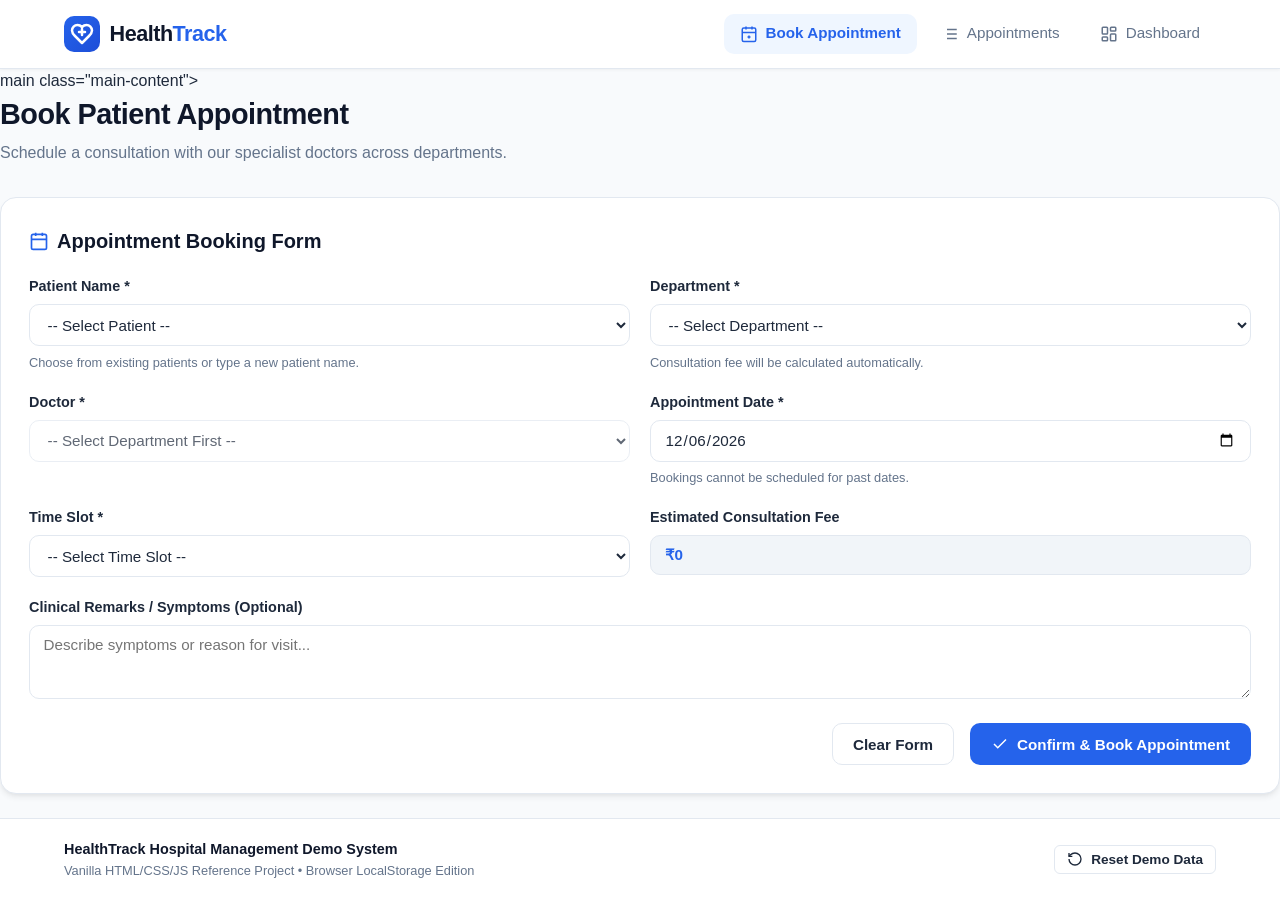
==== index.html @ f08f9981 "New" ====
<!DOCTYPE html>
<html lang="en">
<head>
  <meta charset="UTF-8">
  <meta name="viewport" content="width=device-width, initial-scale=1.0">
  <title>HealthTrack - Book Appointment</title>
  <link rel="stylesheet" href="style.css">
</head>
<body>

  <div class="app-wrapper">
    <!-- Header/Navbar Container -->
    <header id="app-header"></header>

    <!-- Main Content -->
    main class="main-content">
      <div class="page-header">
        <h1 class="page-title">Book Patient Appointment</h1>
        <p class="page-subtitle">Schedule a consultation with our specialist doctors across departments.</p>
      </div>

      <!-- Feedback Alert Banner -->
      <div id="booking-alert" class="alert hidden" role="alert">
        <div class="alert-icon" id="alert-icon"></div>
        <div class="alert-message" id="alert-message"></div>
      </div>

      <!-- Booking Form Card -->
      <div class="card">
        <h2 class="card-title">
          <svg width="20" height="20" viewBox="0 0 24 24" fill="none" stroke="currentColor" stroke-width="2" style="color: var(--primary);">
            <path d="M19 4H5a2 2 0 0 0-2 2v14a2 2 0 0 0 2 2h14a2 2 0 0 0 2-2V6a2 2 0 0 0-2-2z"/>
            <path d="M16 2v4M8 2v4M3 10h18"/>
          </svg>
          Appointment Booking Form
        </h2>

        <form id="appointment-form" novalidate>
          <div class="form-grid">
            
            <!-- Patient Selection / Custom Input -->
            <div class="form-group">
              <label for="patient-select">Patient Name *</label>
              <div class="patient-input-container">
                <select id="patient-select" class="form-control" required>
                  <option value="" disabled selected>-- Select Patient --</option>
                  <!-- Populated dynamically -->
                  <option value="__NEW__">+ Enter New Patient Name...</option>
                </select>
              </div>
              <!-- Hidden Input for New Patient -->
              <input 
                type="text" 
                id="new-patient-input" 
                class="form-control hidden" 
                placeholder="Enter full name of new patient"
                style="margin-top: 0.5rem;"
              />
              <span class="form-hint">Choose from existing patients or type a new patient name.</span>
            </div>

            <!-- Department Selection -->
            <div class="form-group">
              <label for="department-select">Department *</label>
              <select id="department-select" class="form-control" required>
                <option value="" disabled selected>-- Select Department --</option>
                <!-- Populated dynamically from localStorage -->
              </select>
              <span class="form-hint" id="fee-hint">Consultation fee will be calculated automatically.</span>
            </div>

            <!-- Doctor Selection (Filtered by Department) -->
            <div class="form-group">
              <label for="doctor-select">Doctor *</label>
              <select id="doctor-select" class="form-control" required disabled>
                <option value="" disabled selected>-- Select Department First --</option>
              </select>
            </div>

            <!-- Date Picker -->
            <div class="form-group">
              <label for="appointment-date">Appointment Date *</label>
              <input type="date" id="appointment-date" class="form-control" required />
              <span class="form-hint">Bookings cannot be scheduled for past dates.</span>
            </div>

            <!-- Time Slot Selection -->
            <div class="form-group">
              <label for="timeslot-select">Time Slot *</label>
              <select id="timeslot-select" class="form-control" required>
                <option value="" disabled selected>-- Select Time Slot --</option>
                <option value="09:00 AM">09:00 AM</option>
                <option value="10:00 AM">10:00 AM</option>
                <option value="11:00 AM">11:00 AM</option>
                <option value="02:00 PM">02:00 PM</option>
                <option value="03:00 PM">03:00 PM</option>
                <option value="04:00 PM">04:00 PM</option>
                <option value="05:00 PM">05:00 PM</option>
              </select>
            </div>

            <!-- Consultation Fee Preview -->
            <div class="form-group">
              <label>Estimated Consultation Fee</label>
              <input type="text" id="fee-display" class="form-control" value="₹0" readonly style="background-color: #f1f5f9; font-weight: 600; color: var(--primary);" />
            </div>

            <!-- Remarks / Clinical Notes -->
            <div class="form-group full-width">
              <label for="appointment-remarks">Clinical Remarks / Symptoms (Optional)</label>
              <textarea id="appointment-remarks" class="form-control" rows="3" placeholder="Describe symptoms or reason for visit..."></textarea>
            </div>

          </div>

          <div style="margin-top: 1.5rem; display: flex; justify-content: flex-end; gap: 1rem;">
            <button type="reset" class="btn btn-secondary" id="btn-reset-form">Clear Form</button>
            <button type="submit" class="btn btn-primary">
              <svg width="18" height="18" viewBox="0 0 24 24" fill="none" stroke="currentColor" stroke-width="2">
                <polyline points="20 6 9 17 4 12"/>
              </svg>
              Confirm & Book Appointment
            </button>
          </div>
        </form>
      </div>
    </main>

    <!-- Footer Container -->
    <footer id="app-footer"></footer>
  </div>

  <!-- Shared Application JS -->
  <script src="app.js"></script>

  <!-- Page-Specific Script -->
  <script>
    document.addEventListener('DOMContentLoaded', () => {
      // 1. Render layout navbar & footer
      renderHeader('book');
      renderFooter();

      // DOM Elements
      const patientSelect = document.getElementById('patient-select');
      const newPatientInput = document.getElementById('new-patient-input');
      const deptSelect = document.getElementById('department-select');
      const docSelect = document.getElementById('doctor-select');
      const dateInput = document.getElementById('appointment-date');
      const timeSelect = document.getElementById('timeslot-select');
      const feeDisplay = document.getElementById('fee-display');
      const remarksInput = document.getElementById('appointment-remarks');
      const bookingForm = document.getElementById('appointment-form');
      const alertBox = document.getElementById('booking-alert');
      const alertIcon = document.getElementById('alert-icon');
      const alertMsg = document.getElementById('alert-message');

      // Set date input minimum value to Today's date (YYYY-MM-DD)
      const today = new Date().toISOString().split('T')[0];
      dateInput.setAttribute('min', today);
      dateInput.value = today;

      // Populate Patients dropdown
      function loadPatientOptions() {
        const patients = getPatients();
        patientSelect.innerHTML = '<option value="" disabled selected>-- Select Patient --</option>';
        patients.forEach(p => {
          const opt = document.createElement('option');
          opt.value = p;
          opt.textContent = p;
          patientSelect.appendChild(opt);
        });
        // Option to add custom new patient
        const newOpt = document.createElement('option');
        newOpt.value = '__NEW__';
        newOpt.textContent = '+ Add New Patient...';
        patientSelect.appendChild(newOpt);
      }
      loadPatientOptions();

      // Patient select change listener (toggle new patient input)
      patientSelect.addEventListener('change', () => {
        if (patientSelect.value === '__NEW__') {
          newPatientInput.classList.remove('hidden');
          newPatientInput.focus();
        } else {
          newPatientInput.classList.add('hidden');
          newPatientInput.value = '';
        }
      });

      // Populate Departments dropdown
      const depts = getDepartments();
      depts.forEach(d => {
        const opt = document.createElement('option');
        opt.value = d.name;
        opt.textContent = `${d.name} (₹${d.fee})`;
        deptSelect.appendChild(opt);
      });

      // Department change listener -> filter doctors & update fee display
      deptSelect.addEventListener('change', () => {
        const selectedDept = deptSelect.value;
        const fee = getFeeForDepartment(selectedDept);
        feeDisplay.value = `₹${fee}`;

        // Filter doctors by selected department
        const allDoctors = getDoctors();
        const filteredDocs = allDoctors.filter(doc => doc.department === selectedDept);

        docSelect.innerHTML = '<option value="" disabled selected>-- Select Doctor --</option>';
        filteredDocs.forEach(doc => {
          const opt = document.createElement('option');
          opt.value = doc.name;
          opt.textContent = doc.name;
          docSelect.appendChild(opt);
        });
        docSelect.disabled = false;
      });

      // Reset form event handler
      document.getElementById('btn-reset-form').addEventListener('click', () => {
        newPatientInput.classList.add('hidden');
        docSelect.innerHTML = '<option value="" disabled selected>-- Select Department First --</option>';
        docSelect.disabled = true;
        feeDisplay.value = '₹0';
        hideAlert();
      });

      // Helper function to display success/error alerts
      function showAlert(type, title, text) {
        alertBox.className = `alert alert-${type}`;
        if (type === 'danger') {
          alertIcon.innerHTML = `
            <svg width="24" height="24" viewBox="0 0 24 24" fill="none" stroke="currentColor" stroke-width="2">
              <circle cx="12" cy="12" r="10"/>
              <line x1="12" y1="8" x2="12" y2="12"/>
              <line x1="12" y1="16" x2="12.01" y2="16"/>
            </svg>`;
        } else {
          alertIcon.innerHTML = `
            <svg width="24" height="24" viewBox="0 0 24 24" fill="none" stroke="currentColor" stroke-width="2">
              <path d="M22 11.08V12a10 10 0 1 1-5.93-9.14"/>
              <polyline points="22 4 12 14.01 9 11.01"/>
            </svg>`;
        }
        alertMsg.innerHTML = `<strong>${title}</strong> <span>${text}</span>`;
        alertBox.scrollIntoView({ behavior: 'smooth', block: 'nearest' });
      }

      function hideAlert() {
        alertBox.classList.add('hidden');
      }

      // Form submission handler
      bookingForm.addEventListener('submit', (e) => {
        e.preventDefault();
        hideAlert();

        // Determine final patient name
        let patientName = '';
        if (patientSelect.value === '__NEW__') {
          patientName = newPatientInput.value.trim();
          if (!patientName) {
            showAlert('danger', 'Validation Error:', 'Please enter the name for the new patient.');
            return;
          }
        } else {
          patientName = patientSelect.value;
        }

        if (!patientName) {
          showAlert('danger', 'Validation Error:', 'Please select or enter a patient name.');
          return;
        }

        const department = deptSelect.value;
        const doctor = docSelect.value;
        const dateVal = dateInput.value;
        const timeSlot = timeSelect.value;
        const remarks = remarksInput.value.trim();

        if (!department || !doctor || !dateVal || !timeSlot) {
          showAlert('danger', 'Validation Error:', 'Please fill out all mandatory fields (Department, Doctor, Date, and Time Slot).');
          return;
        }

        // 1. DATE VALIDATION: Check if date is in the past
        const selectedDateObj = new Date(dateVal + 'T00:00:00');
        const todayDateObj = new Date();
        todayDateObj.setHours(0, 0, 0, 0);

        if (selectedDateObj < todayDateObj) {
          showAlert('danger', 'Invalid Date:', 'Appointments cannot be booked for past dates. Please pick today or a future date.');
          return;
        }

        // 2. DOUBLE-BOOKING CHECK: Check if doctor is already booked at this date and time
        // Calls shared function in app.js
        if (isDoubleBooked(doctor, dateVal, timeSlot)) {
          showAlert(
            'danger', 
            'Double-Booking Conflict Alert!', 
            `${doctor} already has a Confirmed appointment on ${dateVal} at ${timeSlot}. Please choose a different time slot or doctor.`
          );
          return;
        }

        // Save new patient if added
        ensurePatientExists(patientName);

        // 3. SUCCESSFUL BOOKING: Create new appointment record
        const consultationFee = getFeeForDepartment(department);
        const newAptId = 'APT-' + Math.floor(1000 + Math.random() * 9000);

        const newAppointment = {
          id: newAptId,
          patientName: patientName,
          department: department,
          doctor: doctor,
          date: dateVal,
          timeSlot: timeSlot,
          status: 'Confirmed',
          fee: consultationFee,
          paymentStatus: 'Pending',
          remarks: remarks || 'No specific remarks'
        };

        // Persist to localStorage
        const appointments = getAppointments();
        appointments.unshift(newAppointment); // prepend latest booking
        saveAppointments(appointments);

        // Show Success Banner
        showAlert(
          'success', 
          'Appointment Successfully Booked!', 
          `Booking ID <strong>${newAptId}</strong> for patient <strong>${patientName}</strong> with <strong>${doctor}</strong> (${department}) on <strong>${dateVal} at ${timeSlot}</strong> has been confirmed. Consultation Bill: <strong>₹${consultationFee}</strong> (Pending Payment).`
        );

        // Refresh patient dropdown options & reset form inputs
        loadPatientOptions();
        bookingForm.reset();
        newPatientInput.classList.add('hidden');
        docSelect.innerHTML = '<option value="" disabled selected>-- Select Department First --</option>';
        docSelect.disabled = true;
        feeDisplay.value = '₹0';
        dateInput.value = today;
      });
    });
  </script>
</body>
</html>
---- style.css ----
/* ==========================================
   HealthTrack - Modern Medical UI Styling
   Theme: Medical Blue & Pure White
   ========================================== */

/* CSS Variables / Theme System */
:root {
  --primary: #2563eb;
  --primary-hover: #1d4ed8;
  --primary-light: #eff6ff;
  --primary-border: #bfdbfe;
  
  --secondary: #0f172a;
  --text-main: #1e293b;
  --text-muted: #64748b;
  --bg-main: #f8fafc;
  --bg-card: #ffffff;
  --border-color: #e2e8f0;
  
  --success: #16a34a;
  --success-bg: #dcfce7;
  --success-text: #15803d;
  
  --warning: #d97706;
  --warning-bg: #fef3c7;
  --warning-text: #92400e;
  
  --danger: #dc2626;
  --danger-bg: #fee2e2;
  --danger-text: #b91c1c;

  --info-bg: #dbeafe;
  --info-text: #1e40af;

  --radius-sm: 6px;
  --radius-md: 10px;
  --radius-lg: 16px;
  --radius-full: 9999px;

  --shadow-sm: 0 1px 3px rgba(0, 0, 0, 0.05);
  --shadow-md: 0 4px 6px -1px rgba(0, 0, 0, 0.07), 0 2px 4px -2px rgba(0, 0, 0, 0.05);
  --shadow-lg: 0 10px 15px -3px rgba(0, 0, 0, 0.08), 0 4px 6px -4px rgba(0, 0, 0, 0.04);
  
  --font-family: -apple-system, BlinkMacSystemFont, "Segoe UI", Roboto, Helvetica, Arial, sans-serif;
}

/* Reset & Base Styles */
* {
  box-sizing: border-box;
  margin: 0;
  padding: 0;
}

body {
  font-family: var(--font-family);
  background-color: var(--bg-main);
  color: var(--text-main);
  line-height: 1.5;
  min-height: 100vh;
  display: flex;
  flex-direction: column;
  -webkit-font-smoothing: antialiased;
}

/* Main Layout Wrapper */
.app-wrapper {
  display: flex;
  flex-direction: column;
  min-height: 100vh;
}

.main-content {
  flex: 1;
  max-width: 1200px;
  width: 100%;
  margin: 0 auto;
  padding: 2rem 1.5rem;
}

/* Header & Navbar */
.navbar {
  background-color: var(--bg-card);
  border-bottom: 1px solid var(--border-color);
  position: sticky;
  top: 0;
  z-index: 100;
  box-shadow: var(--shadow-sm);
}

.nav-container {
  max-width: 1200px;
  margin: 0 auto;
  padding: 0.85rem 1.5rem;
  display: flex;
  align-items: center;
  justify-content: space-between;
}

.brand-logo {
  display: flex;
  align-items: center;
  gap: 0.6rem;
  text-decoration: none;
  font-size: 1.35rem;
  font-weight: 700;
  color: var(--secondary);
  letter-spacing: -0.5px;
}

.logo-icon {
  background: linear-gradient(135deg, var(--primary), #1d4ed8);
  color: #ffffff;
  padding: 6px;
  border-radius: var(--radius-md);
  display: flex;
  align-items: center;
  justify-content: center;
}

.logo-accent {
  color: var(--primary);
}

.nav-links {
  display: flex;
  list-style: none;
  gap: 0.5rem;
}

.nav-link {
  display: flex;
  align-items: center;
  gap: 0.5rem;
  padding: 0.55rem 1rem;
  text-decoration: none;
  color: var(--text-muted);
  font-weight: 500;
  font-size: 0.95rem;
  border-radius: var(--radius-md);
  transition: all 0.2s ease;
}

.nav-link:hover {
  color: var(--primary);
  background-color: var(--primary-light);
}

.nav-link.active {
  color: var(--primary);
  background-color: var(--primary-light);
  font-weight: 600;
}

/* Page Headers & Typography */
.page-header {
  margin-bottom: 2rem;
}

.page-title {
  font-size: 1.8rem;
  font-weight: 700;
  color: var(--secondary);
  letter-spacing: -0.5px;
  margin-bottom: 0.35rem;
}

.page-subtitle {
  color: var(--text-muted);
  font-size: 1rem;
}

/* Cards & Containers */
.card {
  background-color: var(--bg-card);
  border: 1px solid var(--border-color);
  border-radius: var(--radius-lg);
  padding: 1.75rem;
  box-shadow: var(--shadow-md);
  margin-bottom: 1.5rem;
}

.card-title {
  font-size: 1.25rem;
  font-weight: 600;
  color: var(--secondary);
  margin-bottom: 1.25rem;
  display: flex;
  align-items: center;
  gap: 0.5rem;
}

/* Form Styling */
.form-grid {
  display: grid;
  grid-template-columns: repeat(2, 1fr);
  gap: 1.25rem;
}

.form-group {
  display: flex;
  flex-direction: column;
  gap: 0.4rem;
}

.form-group.full-width {
  grid-column: span 2;
}

label {
  font-size: 0.9rem;
  font-weight: 600;
  color: var(--text-main);
}

.form-control {
  width: 100%;
  padding: 0.65rem 0.85rem;
  font-size: 0.95rem;
  font-family: inherit;
  border: 1px solid var(--border-color);
  border-radius: var(--radius-md);
  background-color: #ffffff;
  color: var(--text-main);
  transition: border-color 0.2s ease, box-shadow 0.2s ease;
}

.form-control:focus {
  outline: none;
  border-color: var(--primary);
  box-shadow: 0 0 0 3px rgba(37, 99, 235, 0.15);
}

.form-hint {
  font-size: 0.8rem;
  color: var(--text-muted);
}

/* Toggle mode for new patient input */
.patient-input-container {
  display: flex;
  gap: 0.5rem;
}

/* Buttons */
.btn {
  display: inline-flex;
  align-items: center;
  justify-content: center;
  gap: 0.5rem;
  padding: 0.7rem 1.25rem;
  font-size: 0.95rem;
  font-weight: 600;
  border-radius: var(--radius-md);
  border: 1px solid transparent;
  cursor: pointer;
  transition: all 0.2s ease;
}

.btn-primary {
  background-color: var(--primary);
  color: #ffffff;
}

.btn-primary:hover {
  background-color: var(--primary-hover);
  box-shadow: var(--shadow-sm);
}

.btn-secondary {
  background-color: #ffffff;
  color: var(--text-main);
  border-color: var(--border-color);
}

.btn-secondary:hover {
  background-color: var(--bg-main);
  border-color: #cbd5e1;
}

.btn-sm {
  padding: 0.35rem 0.75rem;
  font-size: 0.85rem;
  border-radius: var(--radius-sm);
}

.btn-outline-danger {
  background-color: #ffffff;
  color: var(--danger);
  border-color: #fca5a5;
}

.btn-outline-danger:hover {
  background-color: var(--danger-bg);
}

.btn-outline-success {
  background-color: #ffffff;
  color: var(--success);
  border-color: #86efac;
}

.btn-outline-success:hover {
  background-color: var(--success-bg);
}

/* Alert Banners */
.alert {
  padding: 1rem 1.25rem;
  border-radius: var(--radius-md);
  margin-bottom: 1.5rem;
  display: flex;
  align-items: flex-start;
  gap: 0.75rem;
  font-size: 0.95rem;
  border: 1px solid transparent;
}

.alert-icon {
  flex-shrink: 0;
  margin-top: 2px;
}

.alert-success {
  background-color: var(--success-bg);
  border-color: #bbf7d0;
  color: var(--success-text);
}

.alert-danger {
  background-color: var(--danger-bg);
  border-color: #fecaca;
  color: var(--danger-text);
}

.hidden {
  display: none !important;
}

/* Tables & Controls */
.controls-bar {
  display: flex;
  gap: 1rem;
  margin-bottom: 1.25rem;
  flex-wrap: wrap;
  align-items: center;
  justify-content: space-between;
}

.search-filter-group {
  display: flex;
  gap: 0.75rem;
  flex: 1;
  max-width: 600px;
}

.table-responsive {
  width: 100%;
  overflow-x: auto;
  border-radius: var(--radius-md);
  border: 1px solid var(--border-color);
}

.data-table {
  width: 100%;
  border-collapse: collapse;
  text-align: left;
  font-size: 0.92rem;
  background-color: #ffffff;
}

.data-table th {
  background-color: #f1f5f9;
  color: var(--secondary);
  font-weight: 600;
  padding: 0.85rem 1rem;
  border-bottom: 1px solid var(--border-color);
  white-space: nowrap;
}

.data-table td {
  padding: 0.9rem 1rem;
  border-bottom: 1px solid var(--border-color);
  color: var(--text-main);
  vertical-align: middle;
}

.data-table tbody tr:last-child td {
  border-bottom: none;
}

.data-table tbody tr:hover {
  background-color: #f8fafc;
}

/* Status Badges */
.badge {
  display: inline-flex;
  align-items: center;
  gap: 0.35rem;
  padding: 0.25rem 0.65rem;
  font-size: 0.8rem;
  font-weight: 600;
  border-radius: var(--radius-full);
  text-transform: capitalize;
}

.badge-dot {
  width: 6px;
  height: 6px;
  border-radius: 50%;
  background-color: currentColor;
}

.badge-confirmed {
  background-color: var(--info-bg);
  color: var(--info-text);
}

.badge-completed {
  background-color: var(--success-bg);
  color: var(--success-text);
}

.badge-cancelled {
  background-color: var(--danger-bg);
  color: var(--danger-text);
}

.badge-paid {
  background-color: var(--success-bg);
  color: var(--success-text);
}

.badge-pending {
  background-color: var(--warning-bg);
  color: var(--warning-text);
}

/* Actions in Table */
.action-btn-group {
  display: flex;
  gap: 0.4rem;
  flex-wrap: wrap;
}

/* Dashboard Metrics Grid */
.metrics-grid {
  display: grid;
  grid-template-columns: repeat(4, 1fr);
  gap: 1.25rem;
  margin-bottom: 1.75rem;
}

.metric-card {
  background-color: var(--bg-card);
  border: 1px solid var(--border-color);
  border-radius: var(--radius-lg);
  padding: 1.35rem;
  box-shadow: var(--shadow-sm);
  display: flex;
  align-items: center;
  gap: 1rem;
}

.metric-icon {
  width: 48px;
  height: 48px;
  border-radius: var(--radius-md);
  display: flex;
  align-items: center;
  justify-content: center;
  flex-shrink: 0;
}

.metric-icon.blue {
  background-color: #eff6ff;
  color: #2563eb;
}

.metric-icon.green {
  background-color: #f0fdf4;
  color: #16a34a;
}

.metric-icon.amber {
  background-color: #fffbeb;
  color: #d97706;
}

.metric-icon.purple {
  background-color: #faf5ff;
  color: #9333ea;
}

.metric-data {
  display: flex;
  flex-direction: column;
}

.metric-value {
  font-size: 1.6rem;
  font-weight: 700;
  color: var(--secondary);
  line-height: 1.2;
}

.metric-label {
  font-size: 0.85rem;
  color: var(--text-muted);
  font-weight: 500;
  margin-top: 2px;
}

/* Charts Grid */
.charts-grid {
  display: grid;
  grid-template-columns: repeat(2, 1fr);
  gap: 1.5rem;
  margin-bottom: 1.5rem;
}

.chart-wrapper {
  position: relative;
  height: 280px;
  width: 100%;
}

/* Footer Styling */
.footer {
  background-color: var(--bg-card);
  border-top: 1px solid var(--border-color);
  padding: 1.25rem 0;
  margin-top: auto;
}

.footer-container {
  max-width: 1200px;
  margin: 0 auto;
  padding: 0 1.5rem;
  display: flex;
  align-items: center;
  justify-content: space-between;
  gap: 1rem;
  flex-wrap: wrap;
}

.footer-title {
  font-size: 0.9rem;
  font-weight: 600;
  color: var(--secondary);
}

.footer-subtitle {
  font-size: 0.8rem;
  color: var(--text-muted);
}

/* Responsive Adjustments */
@media (max-width: 1024px) {
  .metrics-grid {
    grid-template-columns: repeat(2, 1fr);
  }
  
  .charts-grid {
    grid-template-columns: 1fr;
  }
}

@media (max-width: 640px) {
  .nav-container {
    flex-direction: column;
    gap: 0.75rem;
  }

  .nav-links {
    width: 100%;
    justify-content: space-between;
  }

  .nav-link span {
    font-size: 0.85rem;
  }

  .form-grid {
    grid-template-columns: 1fr;
  }
  
  .form-group.full-width {
    grid-column: span 1;
  }

  .metrics-grid {
    grid-template-columns: 1fr;
  }

  .controls-bar {
    flex-direction: column;
    align-items: stretch;
  }

  .search-filter-group {
    flex-direction: column;
    max-width: 100%;
  }

  .footer-container {
    flex-direction: column;
    text-align: center;
  }
}
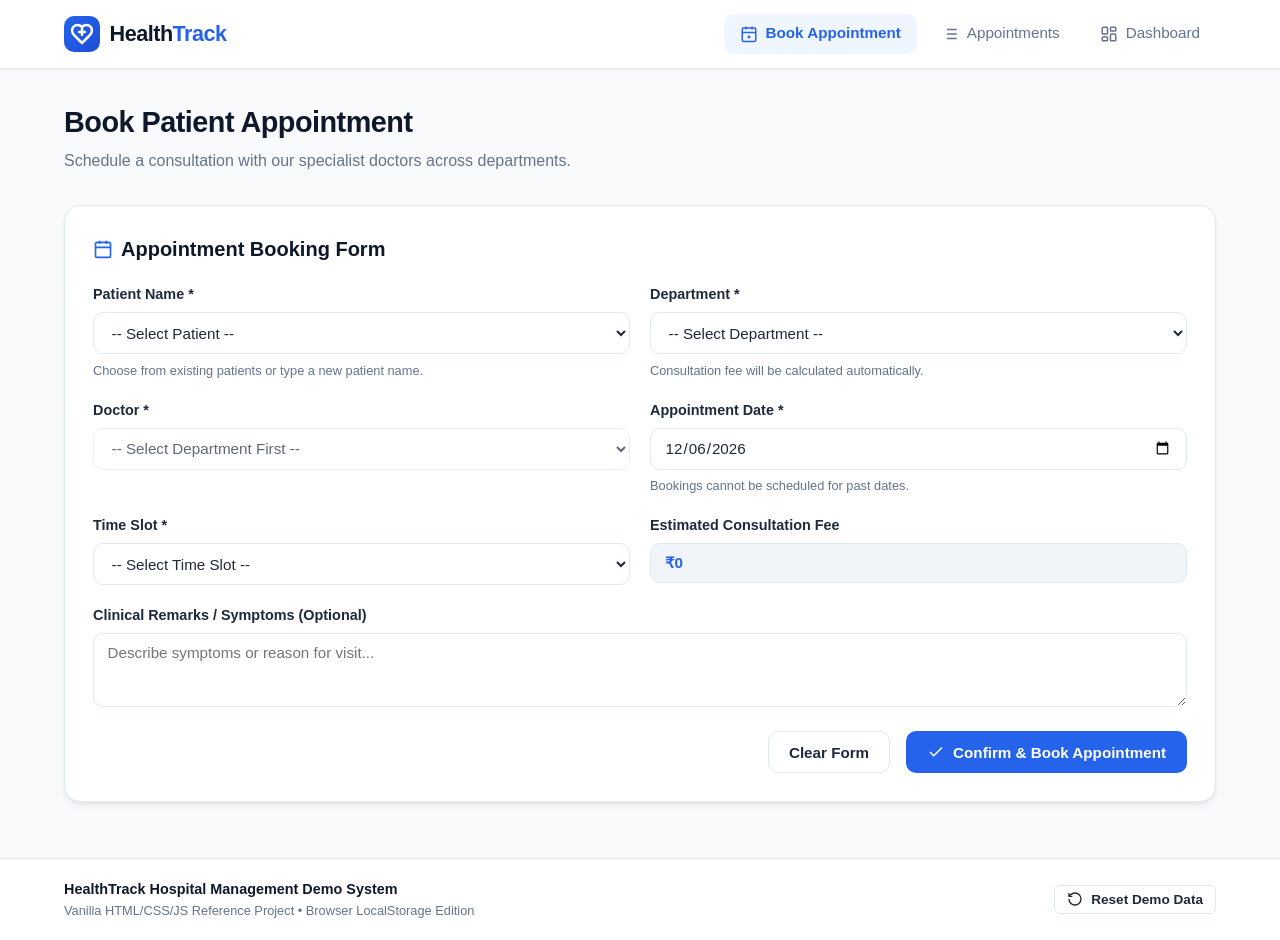
==== commit ead3b79a: "Update index.html" ====
--- a/index.html
+++ b/index.html
@@ -1,11 +1,13 @@
 <!DOCTYPE html>
 <html lang="en">
+
 <head>
   <meta charset="UTF-8">
   <meta name="viewport" content="width=device-width, initial-scale=1.0">
   <title>HealthTrack - Book Appointment</title>
   <link rel="stylesheet" href="style.css">
 </head>
+
 <body>
 
   <div class="app-wrapper">
@@ -13,7 +15,7 @@
     <header id="app-header"></header>
 
     <!-- Main Content -->
-    main class="main-content">
+    <main class="main-content">
       <div class="page-header">
         <h1 class="page-title">Book Patient Appointment</h1>
         <p class="page-subtitle">Schedule a consultation with our specialist doctors across departments.</p>
@@ -28,16 +30,17 @@
       <!-- Booking Form Card -->
       <div class="card">
         <h2 class="card-title">
-          <svg width="20" height="20" viewBox="0 0 24 24" fill="none" stroke="currentColor" stroke-width="2" style="color: var(--primary);">
-            <path d="M19 4H5a2 2 0 0 0-2 2v14a2 2 0 0 0 2 2h14a2 2 0 0 0 2-2V6a2 2 0 0 0-2-2z"/>
-            <path d="M16 2v4M8 2v4M3 10h18"/>
+          <svg width="20" height="20" viewBox="0 0 24 24" fill="none" stroke="currentColor" stroke-width="2"
+            style="color: var(--primary);">
+            <path d="M19 4H5a2 2 0 0 0-2 2v14a2 2 0 0 0 2 2h14a2 2 0 0 0 2-2V6a2 2 0 0 0-2-2z" />
+            <path d="M16 2v4M8 2v4M3 10h18" />
           </svg>
           Appointment Booking Form
         </h2>
 
         <form id="appointment-form" novalidate>
           <div class="form-grid">
-            
+
             <!-- Patient Selection / Custom Input -->
             <div class="form-group">
               <label for="patient-select">Patient Name *</label>
@@ -49,13 +52,8 @@
                 </select>
               </div>
               <!-- Hidden Input for New Patient -->
-              <input 
-                type="text" 
-                id="new-patient-input" 
-                class="form-control hidden" 
-                placeholder="Enter full name of new patient"
-                style="margin-top: 0.5rem;"
-              />
+              <input type="text" id="new-patient-input" class="form-control hidden"
+                placeholder="Enter full name of new patient" style="margin-top: 0.5rem;" />
               <span class="form-hint">Choose from existing patients or type a new patient name.</span>
             </div>
 
@@ -102,13 +100,15 @@
             <!-- Consultation Fee Preview -->
             <div class="form-group">
               <label>Estimated Consultation Fee</label>
-              <input type="text" id="fee-display" class="form-control" value="₹0" readonly style="background-color: #f1f5f9; font-weight: 600; color: var(--primary);" />
+              <input type="text" id="fee-display" class="form-control" value="₹0" readonly
+                style="background-color: #f1f5f9; font-weight: 600; color: var(--primary);" />
             </div>
 
             <!-- Remarks / Clinical Notes -->
             <div class="form-group full-width">
               <label for="appointment-remarks">Clinical Remarks / Symptoms (Optional)</label>
-              <textarea id="appointment-remarks" class="form-control" rows="3" placeholder="Describe symptoms or reason for visit..."></textarea>
+              <textarea id="appointment-remarks" class="form-control" rows="3"
+                placeholder="Describe symptoms or reason for visit..."></textarea>
             </div>
 
           </div>
@@ -117,7 +117,7 @@
             <button type="reset" class="btn btn-secondary" id="btn-reset-form">Clear Form</button>
             <button type="submit" class="btn btn-primary">
               <svg width="18" height="18" viewBox="0 0 24 24" fill="none" stroke="currentColor" stroke-width="2">
-                <polyline points="20 6 9 17 4 12"/>
+                <polyline points="20 6 9 17 4 12" />
               </svg>
               Confirm & Book Appointment
             </button>
@@ -298,8 +298,8 @@
         // Calls shared function in app.js
         if (isDoubleBooked(doctor, dateVal, timeSlot)) {
           showAlert(
-            'danger', 
-            'Double-Booking Conflict Alert!', 
+            'danger',
+            'Double-Booking Conflict Alert!',
             `${doctor} already has a Confirmed appointment on ${dateVal} at ${timeSlot}. Please choose a different time slot or doctor.`
           );
           return;
@@ -332,8 +332,8 @@
 
         // Show Success Banner
         showAlert(
-          'success', 
-          'Appointment Successfully Booked!', 
+          'success',
+          'Appointment Successfully Booked!',
           `Booking ID <strong>${newAptId}</strong> for patient <strong>${patientName}</strong> with <strong>${doctor}</strong> (${department}) on <strong>${dateVal} at ${timeSlot}</strong> has been confirmed. Consultation Bill: <strong>₹${consultationFee}</strong> (Pending Payment).`
         );
 
@@ -349,4 +349,5 @@
     });
   </script>
 </body>
-</html>
+
+</html>
